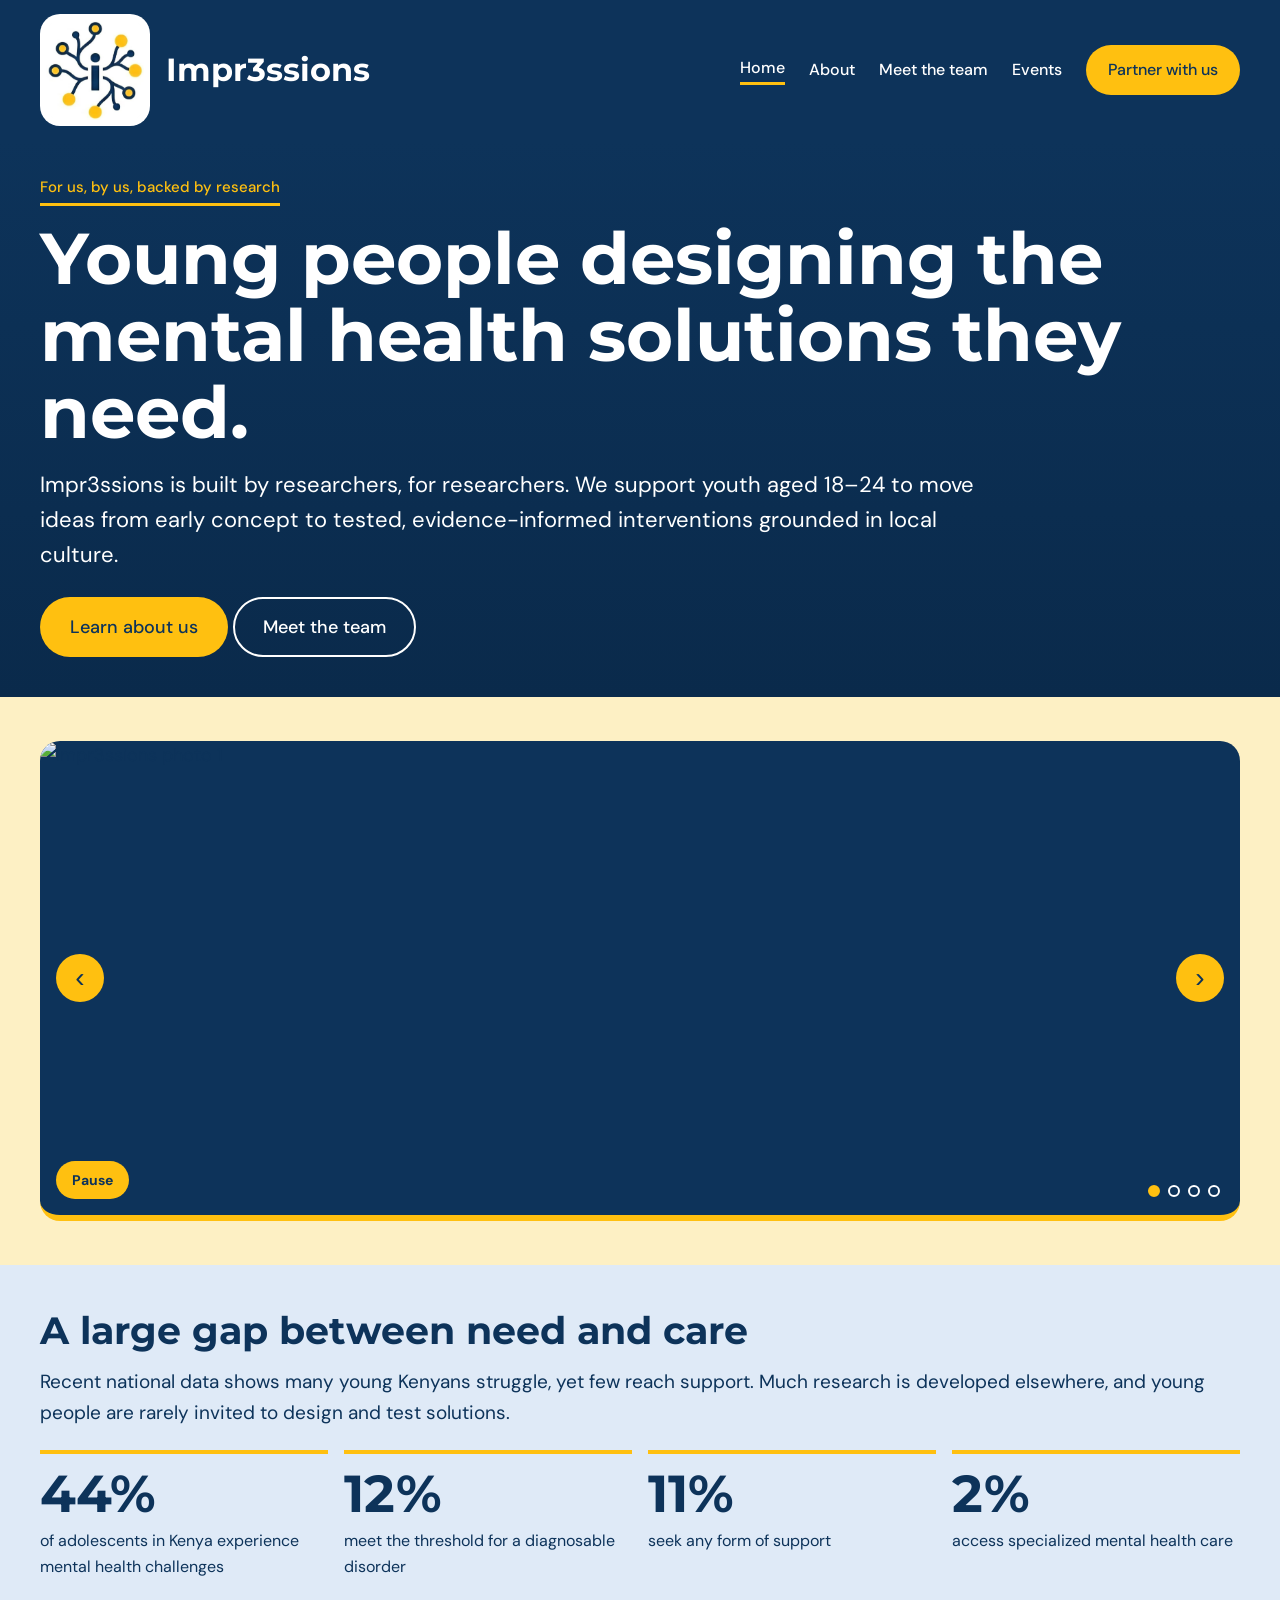
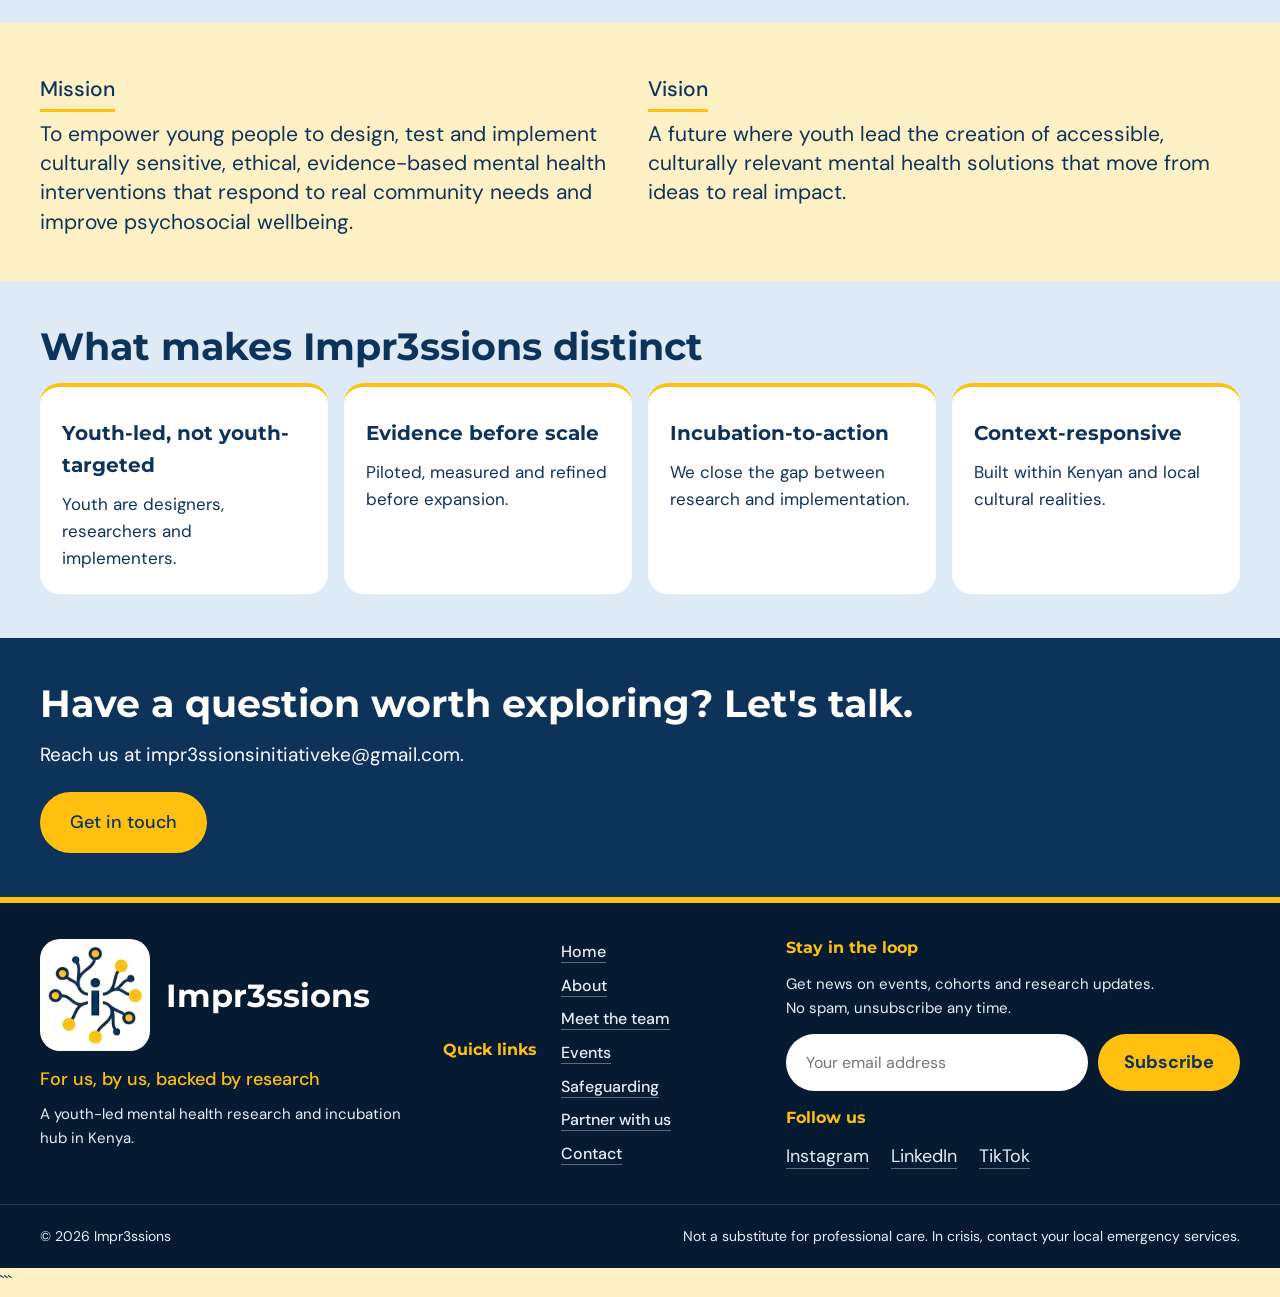
==== index.html @ 2834e70e "First version of the website" ====
<!DOCTYPE html>
<html lang="en">
<head>
    <meta charset="UTF-8">
    <meta name="viewport" content="width=device-width, initial-scale=1">

    <title>Impr3ssions | Youth-led Mental Health Research Hub</title>
    <meta name="description" content="Impr3ssions is a youth-led mental health research and incubation hub in Kenya, supporting young people to develop evidence-informed mental health solutions.">

    <meta name="theme-color" content="#123f35">

    <link rel="preconnect" href="https://fonts.googleapis.com">
    <link rel="preconnect" href="https://fonts.gstatic.com" crossorigin>

    <link
        href="https://fonts.googleapis.com/css2?family=Montserrat:wght@500;700&family=DM+Sans:wght@400;500&display=swap"
        rel="stylesheet"
    >

    
    <link rel="icon" type="image/jpeg" href="./impressionslogo.jpeg">
    <link rel="stylesheet" href="./Style.CSS">
</head>

<body>

<header>
    <div class="wrap">
        <a class="logo" href="./index.html">
            <span class="logo-mark" role="img" aria-label="Impr3ssions logo"></span>
            Impr3ssions
        </a>

        <nav aria-label="Main navigation">
            <a href="./index.html" class="on" aria-current="page">Home</a>
            <a href="./About.html">About</a>
            <a href="./Team.html">Meet the team</a>
            <a href="./Events.html">Events</a>
            <a class="pill" href="mailto:impr3ssionsinitiativeke@gmail.com">Partner with us</a>
        </nav>
    </div>
</header>

<main>

    <!-- Hero section -->
    <section class="hero">
        <div class="wrap">
            <p class="kicker">For us, by us, backed by research</p>

            <h1>Young people designing the mental health solutions they need.</h1>

            <p class="lead">
                Impr3ssions is built by researchers, for researchers. We support
                youth aged 18–24 to move ideas from early concept to tested,
                evidence-informed interventions grounded in local culture.
            </p>

            <a class="btn" href="./About.html">Learn about us</a>
            <a class="btn line" href="./Team.html">Meet the team</a>
        </div>
    </section>

    <!-- Photo gallery -->
    <section class="sec" id="gallery" aria-label="Photo gallery">
        <div class="wrap">

            <div
                class="slider"
                id="slider"
                role="region"
                aria-roledescription="carousel"
                aria-label="Impr3ssions photos"
            >
                <figure class="slide on">
                    <img
                        src="./images/Slide%201.jpeg"
                        alt="Impr3ssions photo 1"
                        loading="eager"
                    >
                </figure>

                <figure class="slide">
                    <img
                        src="./images/Slide%202.jpeg"
                        alt="Impr3ssions photo 2"
                        loading="lazy"
                    >
                </figure>

                <figure class="slide">
                    <img
                        src="./images/Slide%203.jpeg"
                        alt="Impr3ssions photo 3"
                        loading="lazy"
                    >
                </figure>

                <figure class="slide">
                    <img
                        src="./images/Slide%204.jpeg"
                        alt="Impr3ssions photo 4"
                        loading="lazy"
                    >
                </figure>

                <button class="sbtn prev" type="button" aria-label="Previous photo">
                    &#8249;
                </button>

                <button class="sbtn next" type="button" aria-label="Next photo">
                    &#8250;
                </button>

                <button class="pausebtn" type="button" aria-label="Pause slideshow">
                    Pause
                </button>

                <div class="dots" role="tablist" aria-label="Choose photo"></div>
            </div>

        </div>
    </section>

    <!-- The need -->
    <section class="sec white" id="gap">
        <div class="wrap">
            <h2>A large gap between need and care</h2>

            <p class="sub">
                Recent national data shows many young Kenyans struggle, yet few
                reach support. Much research is developed elsewhere, and young
                people are rarely invited to design and test solutions.
            </p>

            <div class="row">
                <div class="stat">
                    <b>44%</b>
                    <p>of adolescents in Kenya experience mental health challenges</p>
                </div>

                <div class="stat">
                    <b>12%</b>
                    <p>meet the threshold for a diagnosable disorder</p>
                </div>

                <div class="stat">
                    <b>11%</b>
                    <p>seek any form of support</p>
                </div>

                <div class="stat">
                    <b>2%</b>
                    <p>access specialized mental health care</p>
                </div>
            </div>
        </div>
    </section>

    <!-- Mission and vision -->
    <section class="sec" id="mission">
        <div class="wrap">
            <div class="row">
                <div class="mv">
                    <p class="kicker">Mission</p>
                    <p>
                        To empower young people to design, test and implement
                        culturally sensitive, ethical, evidence-based mental
                        health interventions that respond to real community
                        needs and improve psychosocial wellbeing.
                    </p>
                </div>

                <div class="mv">
                    <p class="kicker">Vision</p>
                    <p>
                        A future where youth lead the creation of accessible,
                        culturally relevant mental health solutions that move
                        from ideas to real impact.
                    </p>
                </div>
            </div>
        </div>
    </section>

    <!-- What makes us distinct -->
    <section class="sec white" id="distinct">
        <div class="wrap">
            <h2>What makes Impr3ssions distinct</h2>

            <div class="row">
                <div class="card">
                    <div class="num"></div>
                    <h3>Youth-led, not youth-targeted</h3>
                    <p>Youth are designers, researchers and implementers.</p>
                </div>

                <div class="card">
                    <div class="num"></div>
                    <h3>Evidence before scale</h3>
                    <p>Piloted, measured and refined before expansion.</p>
                </div>

                <div class="card">
                    <div class="num"></div>
                    <h3>Incubation-to-action</h3>
                    <p>We close the gap between research and implementation.</p>
                </div>

                <div class="card">
                    <div class="num"></div>
                    <h3>Context-responsive</h3>
                    <p>Built within Kenyan and local cultural realities.</p>
                </div>
            </div>
        </div>
    </section>

    <!-- Contact -->
    <section class="sec dark" id="join">
        <div class="wrap">
            <h2>Have a question worth exploring? Let's talk.</h2>

            <p class="sub">
                Reach us at impr3ssionsinitiativeke@gmail.com.
            </p>

            <a
                class="btn mint"
                href="https://mail.google.com/mail/?view=cm&amp;fs=1&amp;to=impr3ssionsinitiativeke@gmail.com&amp;su=Enquiry%20from%20the%20Impr3ssions%20website"
                target="_blank"
                rel="noopener noreferrer"
            >
                Get in touch
            </a>
        </div>
    </section>

</main>

<footer>
    <div class="wrap fgrid">

        <div class="fcol fbrand">
            <a class="logo flogo" href="./index.html">
                <span class="logo-mark" role="img" aria-label="Impr3ssions logo"></span>
                Impr3ssions
            </a>

            <p class="ftag">For us, by us, backed by research</p>

            <p class="fsmall">
                A youth-led mental health research and incubation hub in Kenya.
            </p>
        </div>

        <nav class="fcol" aria-label="Quick links">
            <h2>Quick links</h2>

            <ul>
                <li><a href="./index.html">Home</a></li>
                <li><a href="./About.html">About</a></li>
                <li><a href="./Team.html">Meet the team</a></li>
                <li><a href="./Events.html">Events</a></li>
                <li><a href="./About.html#ethics">Safeguarding</a></li>
                <li><a href="./About.html#partner">Partner with us</a></li>
                <li><a href="mailto:impr3ssionsinitiativeke@gmail.com">Contact</a></li>
            </ul>
        </nav>

        <div class="fcol fnews">
            <h2>Stay in the loop</h2>

            <p class="fsmall">
                Get news on events, cohorts and research updates. No spam,
                unsubscribe any time.
            </p>

            <form class="news" action="https://formspree.io/f/YOUR_FORM_ID" method="post">
                <label for="nl-email" class="sr">Email address</label>

                <input
                    id="nl-email"
                    type="email"
                    name="email"
                    placeholder="Your email address"
                    required
                    autocomplete="email"
                >

                <button type="submit">Subscribe</button>
            </form>

            <h2 class="fsoc">Follow us</h2>

            <ul class="socials">
                <li>
                    <a href="https://www.instagram.com/impr3ssions.initiative/"
                       target="_blank" rel="noopener noreferrer">Instagram</a>
                </li>

                <li>
                    <a href="https://www.linkedin.com/company/impr3ssions-initiative-ke"
                       target="_blank" rel="noopener noreferrer">LinkedIn</a>
                </li>

                <li>
                    <a href="https://www.tiktok.com/@impr3ssions.initiative"
                       target="_blank" rel="noopener noreferrer">TikTok</a>
                </li>
            </ul>
        </div>

    </div>

    <div class="fbar">
        <div class="wrap">
            <span>&copy; 2026 Impr3ssions</span>
            <span>Not a substitute for professional care. In crisis, contact your local emergency services.</span>
        </div>
    </div>
</footer>

<script>
(function () {
    const box = document.getElementById("slider");

    if (!box) return;

    const slides = Array.from(box.querySelectorAll(".slide"));
    const dots = box.querySelector(".dots");
    const pauseButton = box.querySelector(".pausebtn");
    const previousButton = box.querySelector(".prev");
    const nextButton = box.querySelector(".next");

    if (!slides.length || !dots || !pauseButton) return;

    let currentIndex = 0;
    let timer = null;
    let paused = false;
    const interval = 5000;

    slides.forEach(function (slide, index) {
        const button = document.createElement("button");

        button.type = "button";
        button.setAttribute("role", "tab");
        button.setAttribute("aria-label", "Photo " + (index + 1));

        button.addEventListener("click", function () {
            show(index);
            start();
        });

        dots.appendChild(button);
    });

    function show(index) {
        currentIndex = (index + slides.length) % slides.length;

        slides.forEach(function (slide, slideIndex) {
            const active = slideIndex === currentIndex;

            slide.classList.toggle("on", active);
            slide.setAttribute("aria-hidden", String(!active));
        });

        dots.querySelectorAll("button").forEach(function (button, buttonIndex) {
            button.setAttribute(
                "aria-selected",
                String(buttonIndex === currentIndex)
            );
        });
    }

    function stop() {
        if (timer !== null) {
            clearInterval(timer);
            timer = null;
        }
    }

    function start() {
        stop();

        if (!paused && slides.length > 1) {
            timer = setInterval(function () {
                show(currentIndex + 1);
            }, interval);
        }
    }

    previousButton.addEventListener("click", function () {
        show(currentIndex - 1);
        start();
    });

    nextButton.addEventListener("click", function () {
        show(currentIndex + 1);
        start();
    });

    pauseButton.addEventListener("click", function () {
        paused = !paused;

        pauseButton.textContent = paused ? "Play" : "Pause";
        pauseButton.setAttribute(
            "aria-label",
            paused ? "Play slideshow" : "Pause slideshow"
        );

        if (paused) {
            stop();
        } else {
            start();
        }
    });

    let touchStartX = null;

    box.addEventListener("touchstart", function (event) {
        touchStartX = event.touches[0].clientX;
    }, { passive: true });

    box.addEventListener("touchend", function (event) {
        if (touchStartX === null) return;

        const touchEndX = event.changedTouches[0].clientX;
        const distance = touchEndX - touchStartX;

        if (Math.abs(distance) > 40) {
            show(distance < 0 ? currentIndex + 1 : currentIndex - 1);
            start();
        }

        touchStartX = null;
    }, { passive: true });

    show(0);
    start();
})();
</script>

</body>
</html>
```
---- Style.CSS ----
/* Impr3ssions - shared styles. Brand colors from the logo: navy #0D335A, gold #FFC010. Change them in :root. */
:root{--navy:#0D335A;--gold:#FFC010;--accent:#0D335A;--ink:#0D335A;--mist:#F4F6FA;--white:#FFFFFF;--mint:#FFC010;--soft:#DCE5F0;--page:#FDF0C4;--tint:#DFEAF7}
*{box-sizing:border-box}
body{margin:0;background:var(--page);color:var(--ink);font-family:'DM Sans',sans-serif;font-size:18px;line-height:1.6}
h1,h2,h3,.logo{font-family:'Montserrat',sans-serif;margin:0}
a{color:inherit;text-decoration:none}
a:hover{opacity:.75}
a:focus-visible{outline:3px solid var(--accent);outline-offset:3px}
.wrap{max-width:1280px;margin:0 auto;padding:0 40px}
.sec{padding:44px 0}
.white{background:var(--tint)}.dark{background:var(--ink);color:var(--mist)}
header .wrap{display:flex;flex-wrap:wrap;gap:16px;align-items:center;justify-content:space-between;padding-top:14px;padding-bottom:14px}
.logo{font-weight:700;font-size:28px}.logo{display:flex;align-items:center;gap:12px}/* Crops the logo mark out of your impressionslogo file. If yours is .jpg/.jpeg/.webp, change the extension below. */
.logo-mark{flex:none;width:82px;height:84px;background:url('impressionslogo.jpeg') no-repeat;background-size:185px auto;background-position:-51px -15px}
nav{display:flex;flex-wrap:wrap;gap:24px;align-items:center;font-weight:500;font-size:16px}
nav a.on{border-bottom:3px solid var(--gold);padding-bottom:2px}
.pill{display:inline-block;background:var(--ink);color:var(--mist);padding:12px 22px;border-radius:999px;font-weight:500}
nav a.pill.on{border-bottom:0;padding-bottom:12px}
.btn{display:inline-block;background:var(--navy);color:#fff;padding:16px 30px;border-radius:999px;font-weight:500}
.btn.line{background:transparent;color:var(--ink);padding:14px 28px;border:2px solid var(--ink)}
.btn.mint{background:var(--gold);color:var(--navy)}.btn.gold{background:var(--gold);color:var(--navy)}
.kicker{font-weight:500;color:var(--navy);font-size:15px;margin:0;display:inline-block;border-bottom:3px solid var(--gold);padding-bottom:4px}.dark .kicker{color:var(--gold);border-color:var(--gold)}
.hero{padding:32px 0 40px}
.hero h1{font-weight:700;font-size:clamp(38px,5.8vw,72px);line-height:1.07;margin:14px 0 16px;max-width:1100px}
.hero p.lead{max-width:960px;margin:0 0 24px;font-size:22px}
h2{font-size:38px;line-height:1.15;margin-bottom:14px;max-width:none}
.sub{max-width:none;margin:0 0 22px;font-size:19px}
.row{display:flex;flex-wrap:wrap;gap:16px}
.card{flex:1 1 240px;background:var(--white);border-radius:20px;padding:22px}
.card.w{background:var(--white)}
.card h3{font-size:20px;margin:8px 0 10px}.card p{margin:0;font-size:17px}
.num{font-family:'Montserrat',sans-serif;font-weight:700;color:var(--accent);font-size:15px}
.stat{flex:1 1 200px;border-top:4px solid var(--gold);padding-top:14px}
.stat b{font-family:'Montserrat',sans-serif;font-size:52px;line-height:1;display:block}
.stat p{margin:8px 0 0;font-size:16px}
.mv{flex:1 1 380px}.mv p{font-size:21px;line-height:1.4;margin:8px 0 0}
.rule{flex:1 1 260px;border-top:4px solid var(--gold);padding-top:14px}
.photo{width:96px;height:96px;border-radius:999px;background:var(--soft);display:flex;align-items:center;justify-content:center;font-family:'Montserrat',sans-serif;font-weight:700;font-size:28px;color:var(--accent);overflow:hidden}
.photo img{width:100%;height:100%;object-fit:cover}
.role{color:var(--accent);font-weight:500;font-size:15px}
.event{flex:1 1 100%;display:flex;flex-wrap:wrap;gap:20px;align-items:center;background:var(--white);border-radius:20px;padding:18px 24px}
.event .date{font-family:'Montserrat',sans-serif;font-weight:700;color:var(--accent);flex:0 0 150px}
.event .body{flex:1 1 280px}.event h3{font-size:20px;margin:0 0 4px}.event p{margin:0;font-size:15px}
.event .pill{padding:10px 22px}

.card{border-top:4px solid var(--gold)}.card.w{border-top-color:var(--navy)}

/* Slideshow: add or remove <figure class="slide"> blocks in index.html */
.slider{position:relative;aspect-ratio:16/9;max-height:480px;width:100%;background:var(--navy);border-radius:20px;overflow:hidden;border-bottom:6px solid var(--gold)}
.slide{position:absolute;inset:0;margin:0;opacity:0;transition:opacity .8s ease;pointer-events:none}
.slide.on{opacity:1;pointer-events:auto}
.slide img{width:100%;height:100%;object-fit:cover;display:block}
.sbtn{position:absolute;top:50%;transform:translateY(-50%);width:48px;height:48px;border-radius:999px;border:0;background:var(--gold);color:var(--navy);font-size:28px;line-height:1;cursor:pointer}
.sbtn:hover{opacity:.85}.sbtn:focus-visible,.dots button:focus-visible{outline:3px solid #fff;outline-offset:3px}
.prev{left:16px}.next{right:16px}
.dots{position:absolute;right:20px;bottom:18px;display:flex;gap:8px}
.dots button{width:12px;height:12px;border-radius:999px;border:2px solid #fff;background:transparent;padding:0;cursor:pointer}
.dots button[aria-selected=true]{background:var(--gold);border-color:var(--gold)}
@media (max-width:600px){.slider{aspect-ratio:4/3}.sbtn{width:40px;height:40px}}
@media (prefers-reduced-motion:reduce){.slide{transition:none}}

/* Footer */
footer{background:#08243F;color:#E8EEF6;border-top:6px solid var(--gold);margin-top:0}
footer a:focus-visible,footer button:focus-visible,footer input:focus-visible{outline:3px solid var(--gold);outline-offset:3px}
.fgrid{display:flex;flex-wrap:wrap;gap:28px;padding-top:36px;padding-bottom:30px}
.fcol{flex:1 1 220px}.fbrand{flex:1.2 1 260px}.fnews{flex:1.4 1 320px}
footer h2{font-size:16px;color:var(--gold);margin:0 0 14px}
footer ul{list-style:none;margin:0;padding:0}footer li{margin:0 0 8px}
.flogo{color:#fff}.ftag{color:var(--gold);font-weight:500;margin:14px 0 8px}
.fsmall{font-size:15px;margin:0 0 14px;max-width:380px}
.news{display:flex;flex-wrap:wrap;gap:10px;margin-bottom:18px}
.news input{flex:1 1 200px;padding:14px 18px;border-radius:999px;border:2px solid transparent;font:inherit;font-size:16px;color:var(--navy)}
.news button{padding:14px 26px;border-radius:999px;border:0;background:var(--gold);color:var(--navy);font:inherit;font-weight:700;cursor:pointer}
.news button:hover{opacity:.85}
.socials{display:flex;flex-wrap:wrap;gap:10px 22px}.socials li{margin:0}
.socials a,footer li a{border-bottom:1px solid rgba(255,255,255,.35)}
.sr{position:absolute;width:1px;height:1px;overflow:hidden;clip:rect(0 0 0 0)}
.fbar{border-top:1px solid rgba(255,255,255,.15);font-size:14px}
.fbar .wrap{display:flex;flex-wrap:wrap;gap:12px;justify-content:space-between;padding-top:20px;padding-bottom:20px}

@media (max-width:600px){.wrap{padding:0 20px}.sec{padding:32px 0}.hero{padding:20px 0 28px}}

.hero{background:linear-gradient(180deg,var(--page),#FBE39A)}
@media (max-width:600px){.wrap{padding:0 20px}}

@media (max-width:600px){.logo{font-size:22px}.logo-mark{width:62px;height:64px;background-size:141px auto;background-position:-39px -12px}}

/* ===== Mixed theme: navy header, hero, call-to-action and footer; light reading sections ===== */
:root{--page:#FDF0C4;--tint:#DFEAF7;--deep:#061B31}
body{background:var(--page);color:var(--navy)}
a:focus-visible{outline-color:var(--navy)}
header a:focus-visible,.hero a:focus-visible,.dark a:focus-visible{outline-color:var(--gold)}
header{background:var(--navy);color:#fff}
.hero{background:linear-gradient(180deg,var(--navy),#0A2A4B);color:#fff}
.dark{background:var(--navy);color:#fff}
.white{background:var(--tint)}
.kicker{color:var(--navy);border-color:var(--gold)}
.hero .kicker,.dark .kicker{color:var(--gold)}
.pill{background:var(--gold);color:var(--navy)}
.btn{background:var(--navy);color:#fff}
.btn.line{background:transparent;color:var(--navy);border:2px solid var(--navy)}
.hero .btn,.dark .btn{background:var(--gold);color:var(--navy)}
.hero .btn.line{background:transparent;color:#fff;border:2px solid #fff}
.card,.card.w{background:#fff;color:var(--navy);border-top-color:var(--gold)}
.num,.role,.event .date{color:var(--navy)}
.event{background:#fff}
.photo{background:var(--soft);color:var(--navy)}
.slider{background:var(--navy)}
footer{background:var(--deep)}
/* the logo file has a white background, so it sits on a white badge */
.logo-mark{background-color:#fff;border-radius:14px;box-shadow:0 0 0 6px #fff;margin:6px 10px 6px 6px}

/* Team cards with photos */
.member{flex:1 1 calc(25% - 12px);min-width:220px;padding:14px 14px 22px}
.mphoto{aspect-ratio:1/1;border-radius:14px;overflow:hidden;background:var(--soft);margin-bottom:14px}
.mphoto img{width:100%;height:100%;object-fit:cover;object-position:center top;display:block}
.member h3{margin-top:0}

/* Team grid */
.team-grid{display:grid;grid-template-columns:repeat(4,minmax(0,1fr));gap:16px;align-items:stretch}
.team-grid .member{flex:none;min-width:0;width:auto;display:flex;flex-direction:column;padding:14px 14px 22px}
.team-grid .mphoto{position:relative;width:100%;aspect-ratio:1/1;flex:none}
.team-grid .mphoto img{position:absolute;inset:0;width:100%;height:100%;object-fit:cover;object-position:center top}
@media (max-width:1000px){.team-grid{grid-template-columns:repeat(2,minmax(0,1fr))}}
@media (max-width:520px){.team-grid{grid-template-columns:1fr}}

/* Larger logo */
.logo{font-size:32px}
.logo-mark{width:98px;height:100px;background-size:221px auto;background-position:-60px -18px}
@media (max-width:600px){.logo{font-size:24px}.logo-mark{width:70px;height:72px;background-size:159px auto;background-position:-43px -13px}}


.slide{transition:opacity 1.2s ease-in-out}
.slide.on{z-index:1}
.sbtn,.dots,.pausebtn{z-index:3}
.pausebtn{position:absolute;left:16px;bottom:16px;border:0;border-radius:999px;background:var(--gold);color:var(--navy);font:inherit;font-weight:700;font-size:14px;padding:8px 16px;cursor:pointer}
.pausebtn:hover{opacity:.85}
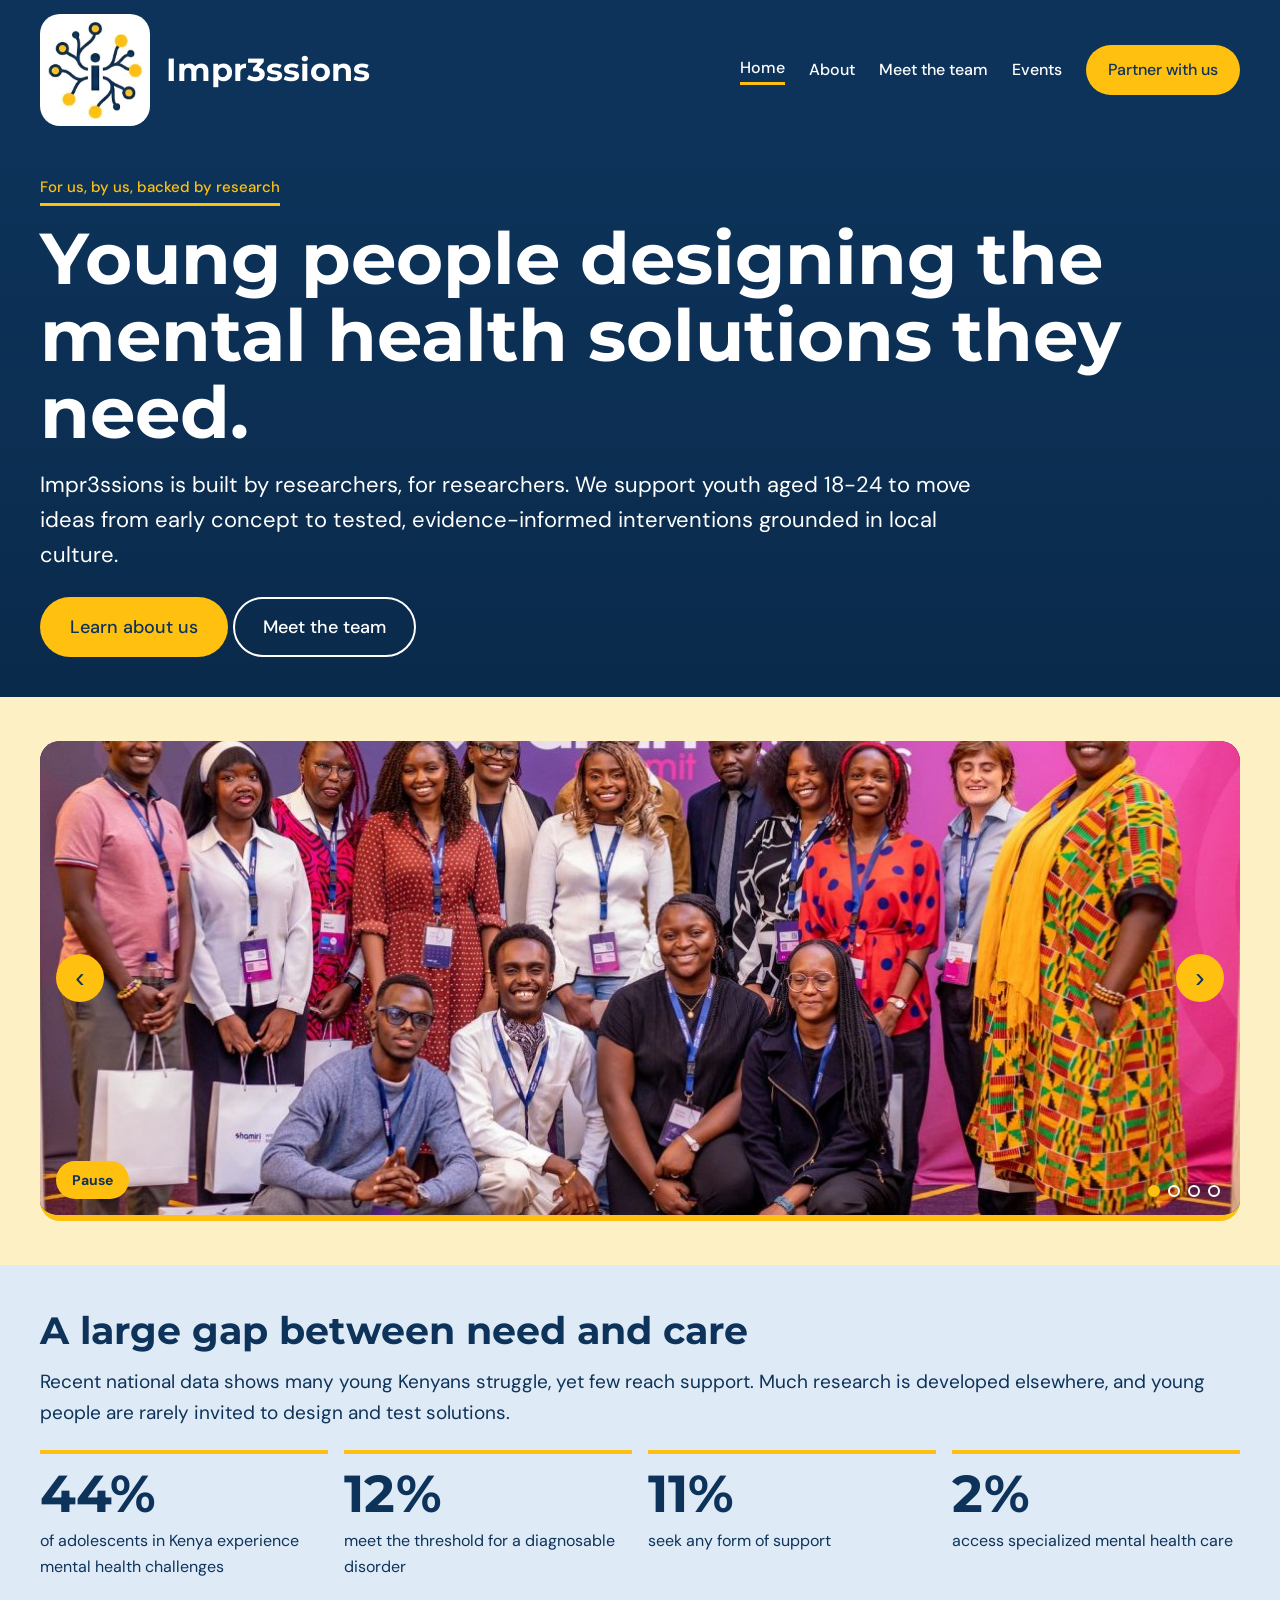
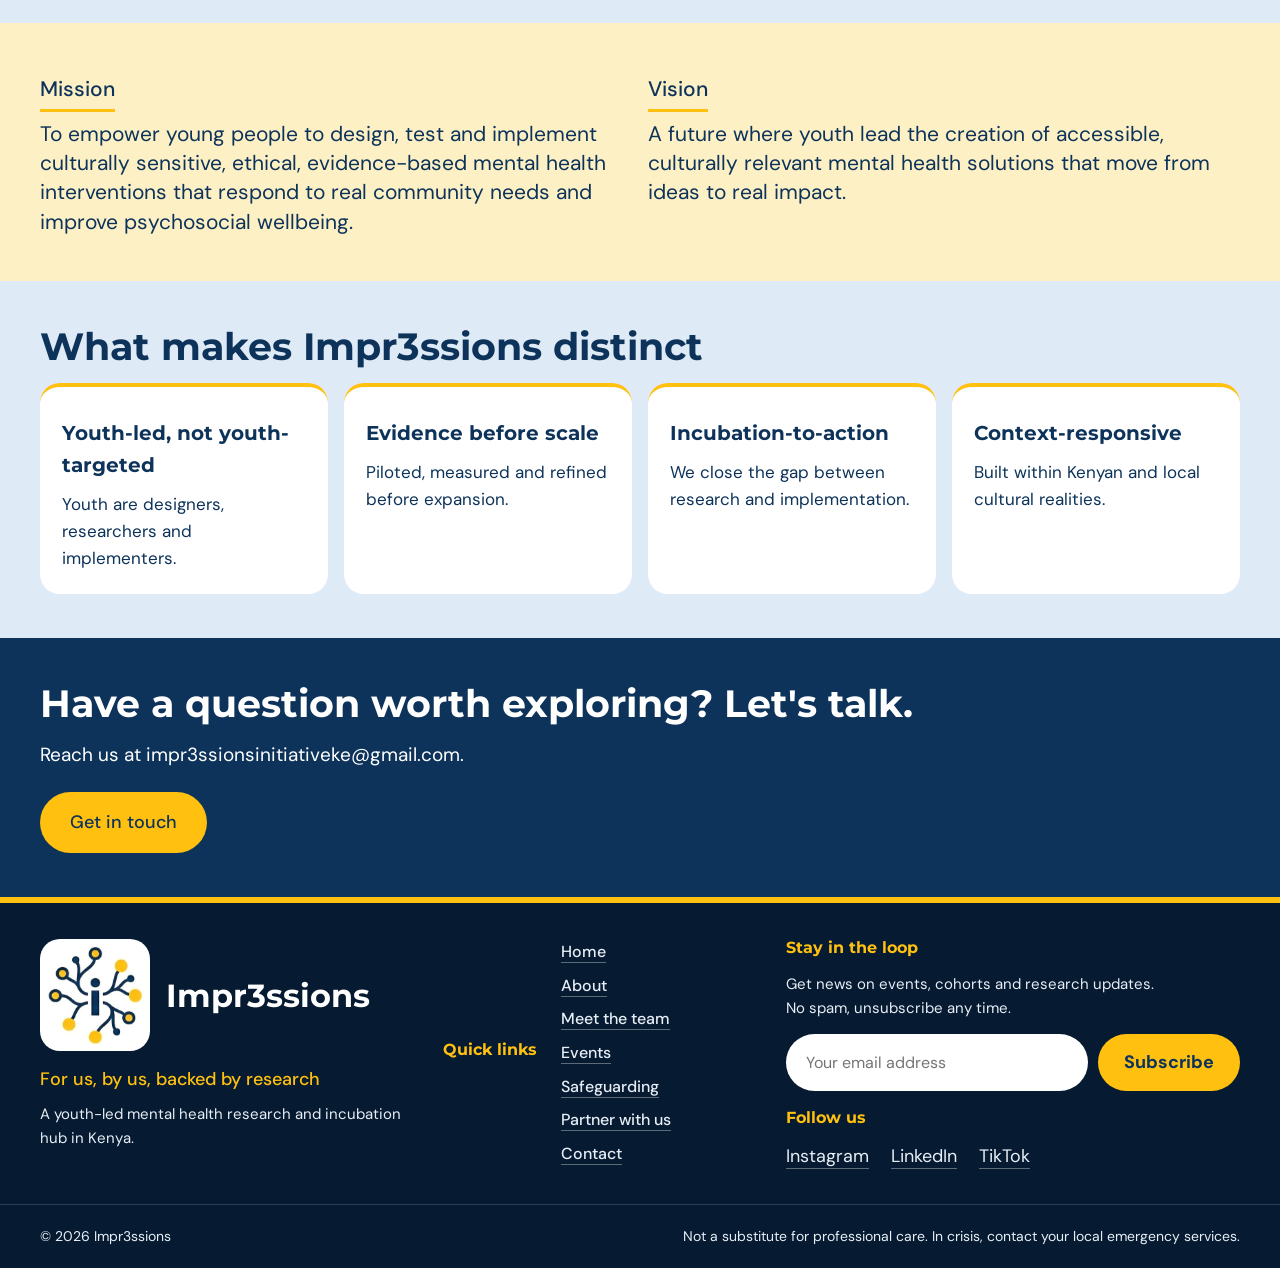
==== commit 87f5dc68: "rewrote the pages with the broken links" ====
--- a/index.html
+++ b/index.html
@@ -1,447 +1,81 @@
-
-<!DOCTYPE html>
+<!doctype html>
 <html lang="en">
 <head>
-    <meta charset="UTF-8">
-    <meta name="viewport" content="width=device-width, initial-scale=1">
-
-    <title>Impr3ssions | Youth-led Mental Health Research Hub</title>
-    <meta name="description" content="Impr3ssions is a youth-led mental health research and incubation hub in Kenya, supporting young people to develop evidence-informed mental health solutions.">
-
-    <meta name="theme-color" content="#123f35">
-
-    <link rel="preconnect" href="https://fonts.googleapis.com">
-    <link rel="preconnect" href="https://fonts.gstatic.com" crossorigin>
-
-    <link
-        href="https://fonts.googleapis.com/css2?family=Montserrat:wght@500;700&family=DM+Sans:wght@400;500&display=swap"
-        rel="stylesheet"
-    >
-
-    
-    <link rel="icon" type="image/jpeg" href="./impressionslogo.jpeg">
-    <link rel="stylesheet" href="./Style.CSS">
+<meta charset="utf-8">
+<meta name="viewport" content="width=device-width, initial-scale=1">
+<title>Impr3ssions | Youth-led mental health research hub</title>
+<meta name="description" content="Youth-led mental health research and incubation hub in Kenya.">
+<meta name="theme-color" content="#0D335A">
+<link rel="preconnect" href="https://fonts.googleapis.com">
+<link rel="preconnect" href="https://fonts.gstatic.com" crossorigin>
+<link rel="stylesheet" href="https://fonts.googleapis.com/css2?family=Montserrat:wght@500;700&family=DM+Sans:wght@400;500&display=swap">
+<link rel="icon" type="image/jpeg" href="impressionslogo.jpeg">
+<link rel="stylesheet" href="style.css">
 </head>
-
 <body>
-
-<header>
-    <div class="wrap">
-        <a class="logo" href="./index.html">
-            <span class="logo-mark" role="img" aria-label="Impr3ssions logo"></span>
-            Impr3ssions
-        </a>
-
-        <nav aria-label="Main navigation">
-            <a href="./index.html" class="on" aria-current="page">Home</a>
-            <a href="./About.html">About</a>
-            <a href="./Team.html">Meet the team</a>
-            <a href="./Events.html">Events</a>
-            <a class="pill" href="mailto:impr3ssionsinitiativeke@gmail.com">Partner with us</a>
-        </nav>
-    </div>
-</header>
-
+<header><div class="wrap"><a class="logo" href="index.html"><span class="logo-mark" role="img" aria-label="Impr3ssions logo"></span>Impr3ssions</a><nav aria-label="Main"><a href="index.html" class=on aria-current=page>Home</a><a href="about.html">About</a><a href="team.html">Meet the team</a><a href="events.html">Events</a><a class="pill" href="mailto:impr3ssionsinitiativeke@gmail.com">Partner with us</a></nav></div></header>
 <main>
-
-    <!-- Hero section -->
-    <section class="hero">
-        <div class="wrap">
-            <p class="kicker">For us, by us, backed by research</p>
-
-            <h1>Young people designing the mental health solutions they need.</h1>
-
-            <p class="lead">
-                Impr3ssions is built by researchers, for researchers. We support
-                youth aged 18–24 to move ideas from early concept to tested,
-                evidence-informed interventions grounded in local culture.
-            </p>
-
-            <a class="btn" href="./About.html">Learn about us</a>
-            <a class="btn line" href="./Team.html">Meet the team</a>
-        </div>
-    </section>
-
-    <!-- Photo gallery -->
-    <section class="sec" id="gallery" aria-label="Photo gallery">
-        <div class="wrap">
-
-            <div
-                class="slider"
-                id="slider"
-                role="region"
-                aria-roledescription="carousel"
-                aria-label="Impr3ssions photos"
-            >
-                <figure class="slide on">
-                    <img
-                        src="./images/Slide%201.jpeg"
-                        alt="Impr3ssions photo 1"
-                        loading="eager"
-                    >
-                </figure>
-
-                <figure class="slide">
-                    <img
-                        src="./images/Slide%202.jpeg"
-                        alt="Impr3ssions photo 2"
-                        loading="lazy"
-                    >
-                </figure>
-
-                <figure class="slide">
-                    <img
-                        src="./images/Slide%203.jpeg"
-                        alt="Impr3ssions photo 3"
-                        loading="lazy"
-                    >
-                </figure>
-
-                <figure class="slide">
-                    <img
-                        src="./images/Slide%204.jpeg"
-                        alt="Impr3ssions photo 4"
-                        loading="lazy"
-                    >
-                </figure>
-
-                <button class="sbtn prev" type="button" aria-label="Previous photo">
-                    &#8249;
-                </button>
-
-                <button class="sbtn next" type="button" aria-label="Next photo">
-                    &#8250;
-                </button>
-
-                <button class="pausebtn" type="button" aria-label="Pause slideshow">
-                    Pause
-                </button>
-
-                <div class="dots" role="tablist" aria-label="Choose photo"></div>
-            </div>
-
-        </div>
-    </section>
-
-    <!-- The need -->
-    <section class="sec white" id="gap">
-        <div class="wrap">
-            <h2>A large gap between need and care</h2>
-
-            <p class="sub">
-                Recent national data shows many young Kenyans struggle, yet few
-                reach support. Much research is developed elsewhere, and young
-                people are rarely invited to design and test solutions.
-            </p>
-
-            <div class="row">
-                <div class="stat">
-                    <b>44%</b>
-                    <p>of adolescents in Kenya experience mental health challenges</p>
-                </div>
-
-                <div class="stat">
-                    <b>12%</b>
-                    <p>meet the threshold for a diagnosable disorder</p>
-                </div>
-
-                <div class="stat">
-                    <b>11%</b>
-                    <p>seek any form of support</p>
-                </div>
-
-                <div class="stat">
-                    <b>2%</b>
-                    <p>access specialized mental health care</p>
-                </div>
-            </div>
-        </div>
-    </section>
-
-    <!-- Mission and vision -->
-    <section class="sec" id="mission">
-        <div class="wrap">
-            <div class="row">
-                <div class="mv">
-                    <p class="kicker">Mission</p>
-                    <p>
-                        To empower young people to design, test and implement
-                        culturally sensitive, ethical, evidence-based mental
-                        health interventions that respond to real community
-                        needs and improve psychosocial wellbeing.
-                    </p>
-                </div>
-
-                <div class="mv">
-                    <p class="kicker">Vision</p>
-                    <p>
-                        A future where youth lead the creation of accessible,
-                        culturally relevant mental health solutions that move
-                        from ideas to real impact.
-                    </p>
-                </div>
-            </div>
-        </div>
-    </section>
-
-    <!-- What makes us distinct -->
-    <section class="sec white" id="distinct">
-        <div class="wrap">
-            <h2>What makes Impr3ssions distinct</h2>
-
-            <div class="row">
-                <div class="card">
-                    <div class="num"></div>
-                    <h3>Youth-led, not youth-targeted</h3>
-                    <p>Youth are designers, researchers and implementers.</p>
-                </div>
-
-                <div class="card">
-                    <div class="num"></div>
-                    <h3>Evidence before scale</h3>
-                    <p>Piloted, measured and refined before expansion.</p>
-                </div>
-
-                <div class="card">
-                    <div class="num"></div>
-                    <h3>Incubation-to-action</h3>
-                    <p>We close the gap between research and implementation.</p>
-                </div>
-
-                <div class="card">
-                    <div class="num"></div>
-                    <h3>Context-responsive</h3>
-                    <p>Built within Kenyan and local cultural realities.</p>
-                </div>
-            </div>
-        </div>
-    </section>
-
-    <!-- Contact -->
-    <section class="sec dark" id="join">
-        <div class="wrap">
-            <h2>Have a question worth exploring? Let's talk.</h2>
-
-            <p class="sub">
-                Reach us at impr3ssionsinitiativeke@gmail.com.
-            </p>
-
-            <a
-                class="btn mint"
-                href="https://mail.google.com/mail/?view=cm&amp;fs=1&amp;to=impr3ssionsinitiativeke@gmail.com&amp;su=Enquiry%20from%20the%20Impr3ssions%20website"
-                target="_blank"
-                rel="noopener noreferrer"
-            >
-                Get in touch
-            </a>
-        </div>
-    </section>
-
+<section class="hero"><div class="wrap"><p class="kicker">For us, by us, backed by research</p><h1>Young people designing the mental health solutions they need.</h1><p class="lead">Impr3ssions is built by researchers, for researchers. We support youth aged 18-24 to move ideas from early concept to tested, evidence-informed interventions grounded in local culture.</p><a class="btn" href="about.html">Learn about us</a> <a class="btn line" href="team.html">Meet the team</a></div></section>
+<section class="sec" id="gallery" aria-label="Photo gallery"><div class="wrap">
+<div class="slider" id="slider" role="region" aria-roledescription="carousel" aria-label="Impr3ssions photos">
+<figure class="slide on"><img src="images/Slide%201.jpeg" alt="Impr3ssions photo 1" loading="eager" onerror="this.style.display='none'"></figure>
+<figure class="slide"><img src="images/Slide%202.jpeg" alt="Impr3ssions photo 2" loading="eager" onerror="this.style.display='none'"></figure>
+<figure class="slide"><img src="images/Slide%203.jpeg" alt="Impr3ssions photo 3" loading="eager" onerror="this.style.display='none'"></figure>
+<figure class="slide"><img src="images/Slide%204.jpeg" alt="Impr3ssions photo 4" loading="eager" onerror="this.style.display='none'"></figure>
+<button class="sbtn prev" type="button" aria-label="Previous photo">&#8249;</button>
+<button class="sbtn next" type="button" aria-label="Next photo">&#8250;</button>
+<button class="pausebtn" type="button" aria-label="Pause slideshow">Pause</button>
+<div class="dots" role="tablist" aria-label="Choose photo"></div>
+</div>
+</div></section>
+<section class="sec white" id="gap"><div class="wrap">
+<h2>A large gap between need and care</h2><p class="sub">Recent national data shows many young Kenyans struggle, yet few reach support. Much research is developed elsewhere, and young people are rarely invited to design and test solutions.</p><div class="row"><div class="stat"><b>44%</b><p>of adolescents in Kenya experience mental health challenges</p></div><div class="stat"><b>12%</b><p>meet the threshold for a diagnosable disorder</p></div><div class="stat"><b>11%</b><p>seek any form of support</p></div><div class="stat"><b>2%</b><p>access specialized mental health care</p></div></div>
+</div></section>
+<section class="sec " id="mission"><div class="wrap">
+<div class="row"><div class="mv"><p class="kicker">Mission</p><p>To empower young people to design, test and implement culturally sensitive, ethical, evidence-based mental health interventions that respond to real community needs and improve psychosocial wellbeing.</p></div><div class="mv"><p class="kicker">Vision</p><p>A future where youth lead the creation of accessible, culturally relevant mental health solutions that move from ideas to real impact.</p></div></div>
+</div></section>
+<section class="sec white" id="distinct"><div class="wrap">
+<h2>What makes Impr3ssions distinct</h2><div class="row"><div class="card "><div class="num"></div><h3>Youth-led, not youth-targeted</h3><p>Youth are designers, researchers and implementers.</p></div><div class="card "><div class="num"></div><h3>Evidence before scale</h3><p>Piloted, measured and refined before expansion.</p></div><div class="card "><div class="num"></div><h3>Incubation-to-action</h3><p>We close the gap between research and implementation.</p></div><div class="card "><div class="num"></div><h3>Context-responsive</h3><p>Built within Kenyan and local cultural realities.</p></div></div>
+</div></section>
+<section class="sec dark" id="join"><div class="wrap">
+<h2>Have a question worth exploring? Let's talk.</h2><p class="sub">Reach us at impr3ssionsinitiativeke@gmail.com.</p><a class="btn mint" href="https://mail.google.com/mail/?view=cm&amp;fs=1&amp;to=impr3ssionsinitiativeke@gmail.com&amp;su=Enquiry%20from%20the%20Impr3ssions%20website" target="_blank" rel="noopener">Get in touch</a>
+</div></section>
 </main>
-
 <footer>
-    <div class="wrap fgrid">
-
-        <div class="fcol fbrand">
-            <a class="logo flogo" href="./index.html">
-                <span class="logo-mark" role="img" aria-label="Impr3ssions logo"></span>
-                Impr3ssions
-            </a>
-
-            <p class="ftag">For us, by us, backed by research</p>
-
-            <p class="fsmall">
-                A youth-led mental health research and incubation hub in Kenya.
-            </p>
-        </div>
-
-        <nav class="fcol" aria-label="Quick links">
-            <h2>Quick links</h2>
-
-            <ul>
-                <li><a href="./index.html">Home</a></li>
-                <li><a href="./About.html">About</a></li>
-                <li><a href="./Team.html">Meet the team</a></li>
-                <li><a href="./Events.html">Events</a></li>
-                <li><a href="./About.html#ethics">Safeguarding</a></li>
-                <li><a href="./About.html#partner">Partner with us</a></li>
-                <li><a href="mailto:impr3ssionsinitiativeke@gmail.com">Contact</a></li>
-            </ul>
-        </nav>
-
-        <div class="fcol fnews">
-            <h2>Stay in the loop</h2>
-
-            <p class="fsmall">
-                Get news on events, cohorts and research updates. No spam,
-                unsubscribe any time.
-            </p>
-
-            <form class="news" action="https://formspree.io/f/YOUR_FORM_ID" method="post">
-                <label for="nl-email" class="sr">Email address</label>
-
-                <input
-                    id="nl-email"
-                    type="email"
-                    name="email"
-                    placeholder="Your email address"
-                    required
-                    autocomplete="email"
-                >
-
-                <button type="submit">Subscribe</button>
-            </form>
-
-            <h2 class="fsoc">Follow us</h2>
-
-            <ul class="socials">
-                <li>
-                    <a href="https://www.instagram.com/impr3ssions.initiative/"
-                       target="_blank" rel="noopener noreferrer">Instagram</a>
-                </li>
-
-                <li>
-                    <a href="https://www.linkedin.com/company/impr3ssions-initiative-ke"
-                       target="_blank" rel="noopener noreferrer">LinkedIn</a>
-                </li>
-
-                <li>
-                    <a href="https://www.tiktok.com/@impr3ssions.initiative"
-                       target="_blank" rel="noopener noreferrer">TikTok</a>
-                </li>
-            </ul>
-        </div>
-
-    </div>
-
-    <div class="fbar">
-        <div class="wrap">
-            <span>&copy; 2026 Impr3ssions</span>
-            <span>Not a substitute for professional care. In crisis, contact your local emergency services.</span>
-        </div>
-    </div>
+<div class="wrap fgrid">
+<div class="fcol fbrand"><a class="logo flogo" href="index.html"><span class="logo-mark" role="img" aria-label="Impr3ssions logo"></span>Impr3ssions</a>
+<p class="ftag">For us, by us, backed by research</p>
+<p class="fsmall">A youth-led mental health research and incubation hub in Kenya.</p></div>
+<nav class="fcol" aria-label="Quick links"><h2>Quick links</h2><ul>
+<li><a href="index.html">Home</a></li><li><a href="about.html">About</a></li><li><a href="team.html">Meet the team</a></li><li><a href="events.html">Events</a></li><li><a href="about.html#ethics">Safeguarding</a></li><li><a href="about.html#partner">Partner with us</a></li><li><a href="mailto:impr3ssionsinitiativeke@gmail.com">Contact</a></li></ul></nav>
+<div class="fcol fnews"><h2>Stay in the loop</h2>
+<p class="fsmall">Get news on events, cohorts and research updates. No spam, unsubscribe any time.</p>
+<form class="news" action="https://formspree.io/f/YOUR_FORM_ID" method="post">
+<label for="nl-email" class="sr">Email address</label>
+<input id="nl-email" type="email" name="email" placeholder="Your email address" required autocomplete="email">
+<button type="submit">Subscribe</button></form>
+<h2 class="fsoc">Follow us</h2>
+<ul class="socials"><li><a href="https://www.instagram.com/impr3ssions.initiative/" target="_blank" rel="noopener">Instagram</a></li><li><a href="https://www.linkedin.com/company/impr3ssions-initiative-ke" target="_blank" rel="noopener">LinkedIn</a></li><li><a href="https://www.tiktok.com/@impr3ssions.initiative" target="_blank" rel="noopener">TikTok</a></li></ul></div>
+</div>
+<div class="fbar"><div class="wrap"><span>&copy; 2026 Impr3ssions</span><span>Not a substitute for professional care. In crisis, contact your local emergency services.</span></div></div>
 </footer>
-
 <script>
-(function () {
-    const box = document.getElementById("slider");
-
-    if (!box) return;
-
-    const slides = Array.from(box.querySelectorAll(".slide"));
-    const dots = box.querySelector(".dots");
-    const pauseButton = box.querySelector(".pausebtn");
-    const previousButton = box.querySelector(".prev");
-    const nextButton = box.querySelector(".next");
-
-    if (!slides.length || !dots || !pauseButton) return;
-
-    let currentIndex = 0;
-    let timer = null;
-    let paused = false;
-    const interval = 5000;
-
-    slides.forEach(function (slide, index) {
-        const button = document.createElement("button");
-
-        button.type = "button";
-        button.setAttribute("role", "tab");
-        button.setAttribute("aria-label", "Photo " + (index + 1));
-
-        button.addEventListener("click", function () {
-            show(index);
-            start();
-        });
-
-        dots.appendChild(button);
-    });
-
-    function show(index) {
-        currentIndex = (index + slides.length) % slides.length;
-
-        slides.forEach(function (slide, slideIndex) {
-            const active = slideIndex === currentIndex;
-
-            slide.classList.toggle("on", active);
-            slide.setAttribute("aria-hidden", String(!active));
-        });
-
-        dots.querySelectorAll("button").forEach(function (button, buttonIndex) {
-            button.setAttribute(
-                "aria-selected",
-                String(buttonIndex === currentIndex)
-            );
-        });
-    }
-
-    function stop() {
-        if (timer !== null) {
-            clearInterval(timer);
-            timer = null;
-        }
-    }
-
-    function start() {
-        stop();
-
-        if (!paused && slides.length > 1) {
-            timer = setInterval(function () {
-                show(currentIndex + 1);
-            }, interval);
-        }
-    }
-
-    previousButton.addEventListener("click", function () {
-        show(currentIndex - 1);
-        start();
-    });
-
-    nextButton.addEventListener("click", function () {
-        show(currentIndex + 1);
-        start();
-    });
-
-    pauseButton.addEventListener("click", function () {
-        paused = !paused;
-
-        pauseButton.textContent = paused ? "Play" : "Pause";
-        pauseButton.setAttribute(
-            "aria-label",
-            paused ? "Play slideshow" : "Pause slideshow"
-        );
-
-        if (paused) {
-            stop();
-        } else {
-            start();
-        }
-    });
-
-    let touchStartX = null;
-
-    box.addEventListener("touchstart", function (event) {
-        touchStartX = event.touches[0].clientX;
-    }, { passive: true });
-
-    box.addEventListener("touchend", function (event) {
-        if (touchStartX === null) return;
-
-        const touchEndX = event.changedTouches[0].clientX;
-        const distance = touchEndX - touchStartX;
-
-        if (Math.abs(distance) > 40) {
-            show(distance < 0 ? currentIndex + 1 : currentIndex - 1);
-            start();
-        }
-
-        touchStartX = null;
-    }, { passive: true });
-
-    show(0);
-    start();
+(function(){
+var box=document.getElementById("slider");if(!box)return;
+var slides=box.querySelectorAll(".slide"),dots=box.querySelector(".dots"),pb=box.querySelector(".pausebtn"),i=0,timer=null,paused=false,SECONDS=5;
+slides.forEach(function(s,n){var b=document.createElement("button");b.type="button";b.setAttribute("role","tab");b.setAttribute("aria-label","Photo "+(n+1));b.addEventListener("click",function(){show(n);restart()});dots.appendChild(b)});
+function show(n){i=(n+slides.length)%slides.length;slides.forEach(function(s,k){s.classList.toggle("on",k===i);s.setAttribute("aria-hidden",k!==i)});
+dots.querySelectorAll("button").forEach(function(b,k){b.setAttribute("aria-selected",k===i)})}
+function start(){stop();if(!paused&&slides.length>1)timer=setInterval(function(){show(i+1)},SECONDS*1000)}
+function stop(){if(timer){clearInterval(timer);timer=null}}
+function restart(){start()}
+box.querySelector(".prev").addEventListener("click",function(){show(i-1);restart()});
+box.querySelector(".next").addEventListener("click",function(){show(i+1);restart()});
+pb.addEventListener("click",function(){paused=!paused;pb.textContent=paused?"Play":"Pause";pb.setAttribute("aria-label",paused?"Play slideshow":"Pause slideshow");paused?stop():start()});
+var x=null;box.addEventListener("touchstart",function(e){x=e.touches[0].clientX},{passive:true});
+box.addEventListener("touchend",function(e){if(x===null)return;var d=e.changedTouches[0].clientX-x;if(Math.abs(d)>40){show(d<0?i+1:i-1);restart()}x=null});
+show(0);start();
 })();
 </script>
-
 </body>
-</html>
-```+</html>
--- a/style.css
+++ b/style.css
@@ -0,0 +1,137 @@
+/* Impr3ssions - shared styles. Brand colors from the logo: navy #0D335A, gold #FFC010. Change them in :root. */
+:root{--navy:#0D335A;--gold:#FFC010;--accent:#0D335A;--ink:#0D335A;--mist:#F4F6FA;--white:#FFFFFF;--mint:#FFC010;--soft:#DCE5F0;--page:#FDF0C4;--tint:#DFEAF7}
+*{box-sizing:border-box}
+body{margin:0;background:var(--page);color:var(--ink);font-family:'DM Sans',sans-serif;font-size:18px;line-height:1.6}
+h1,h2,h3,.logo{font-family:'Montserrat',sans-serif;margin:0}
+a{color:inherit;text-decoration:none}
+a:hover{opacity:.75}
+a:focus-visible{outline:3px solid var(--accent);outline-offset:3px}
+.wrap{max-width:1280px;margin:0 auto;padding:0 40px}
+.sec{padding:44px 0}
+.white{background:var(--tint)}.dark{background:var(--ink);color:var(--mist)}
+header .wrap{display:flex;flex-wrap:wrap;gap:16px;align-items:center;justify-content:space-between;padding-top:14px;padding-bottom:14px}
+.logo{font-weight:700;font-size:28px}.logo{display:flex;align-items:center;gap:12px}/* Crops the logo mark out of your impressionslogo file. If yours is .jpg/.jpeg/.webp, change the extension below. */
+.logo-mark{flex:none;width:82px;height:84px;background:url('impressionslogo.jpeg') no-repeat;background-size:185px auto;background-position:-51px -15px}
+nav{display:flex;flex-wrap:wrap;gap:24px;align-items:center;font-weight:500;font-size:16px}
+nav a.on{border-bottom:3px solid var(--gold);padding-bottom:2px}
+.pill{display:inline-block;background:var(--ink);color:var(--mist);padding:12px 22px;border-radius:999px;font-weight:500}
+nav a.pill.on{border-bottom:0;padding-bottom:12px}
+.btn{display:inline-block;background:var(--navy);color:#fff;padding:16px 30px;border-radius:999px;font-weight:500}
+.btn.line{background:transparent;color:var(--ink);padding:14px 28px;border:2px solid var(--ink)}
+.btn.mint{background:var(--gold);color:var(--navy)}.btn.gold{background:var(--gold);color:var(--navy)}
+.kicker{font-weight:500;color:var(--navy);font-size:15px;margin:0;display:inline-block;border-bottom:3px solid var(--gold);padding-bottom:4px}.dark .kicker{color:var(--gold);border-color:var(--gold)}
+.hero{padding:32px 0 40px}
+.hero h1{font-weight:700;font-size:clamp(38px,5.8vw,72px);line-height:1.07;margin:14px 0 16px;max-width:1100px}
+.hero p.lead{max-width:960px;margin:0 0 24px;font-size:22px}
+h2{font-size:38px;line-height:1.15;margin-bottom:14px;max-width:none}
+.sub{max-width:none;margin:0 0 22px;font-size:19px}
+.row{display:flex;flex-wrap:wrap;gap:16px}
+.card{flex:1 1 240px;background:var(--white);border-radius:20px;padding:22px}
+.card.w{background:var(--white)}
+.card h3{font-size:20px;margin:8px 0 10px}.card p{margin:0;font-size:17px}
+.num{font-family:'Montserrat',sans-serif;font-weight:700;color:var(--accent);font-size:15px}
+.stat{flex:1 1 200px;border-top:4px solid var(--gold);padding-top:14px}
+.stat b{font-family:'Montserrat',sans-serif;font-size:52px;line-height:1;display:block}
+.stat p{margin:8px 0 0;font-size:16px}
+.mv{flex:1 1 380px}.mv p{font-size:21px;line-height:1.4;margin:8px 0 0}
+.rule{flex:1 1 260px;border-top:4px solid var(--gold);padding-top:14px}
+.photo{width:96px;height:96px;border-radius:999px;background:var(--soft);display:flex;align-items:center;justify-content:center;font-family:'Montserrat',sans-serif;font-weight:700;font-size:28px;color:var(--accent);overflow:hidden}
+.photo img{width:100%;height:100%;object-fit:cover}
+.role{color:var(--accent);font-weight:500;font-size:15px}
+.event{flex:1 1 100%;display:flex;flex-wrap:wrap;gap:20px;align-items:center;background:var(--white);border-radius:20px;padding:18px 24px}
+.event .date{font-family:'Montserrat',sans-serif;font-weight:700;color:var(--accent);flex:0 0 150px}
+.event .body{flex:1 1 280px}.event h3{font-size:20px;margin:0 0 4px}.event p{margin:0;font-size:15px}
+.event .pill{padding:10px 22px}
+
+.card{border-top:4px solid var(--gold)}.card.w{border-top-color:var(--navy)}
+
+/* Slideshow: add or remove <figure class="slide"> blocks in index.html */
+.slider{position:relative;aspect-ratio:16/9;max-height:480px;width:100%;background:var(--navy);border-radius:20px;overflow:hidden;border-bottom:6px solid var(--gold)}
+.slide{position:absolute;inset:0;margin:0;opacity:0;transition:opacity .8s ease;pointer-events:none}
+.slide.on{opacity:1;pointer-events:auto}
+.slide img{width:100%;height:100%;object-fit:cover;display:block}
+.sbtn{position:absolute;top:50%;transform:translateY(-50%);width:48px;height:48px;border-radius:999px;border:0;background:var(--gold);color:var(--navy);font-size:28px;line-height:1;cursor:pointer}
+.sbtn:hover{opacity:.85}.sbtn:focus-visible,.dots button:focus-visible{outline:3px solid #fff;outline-offset:3px}
+.prev{left:16px}.next{right:16px}
+.dots{position:absolute;right:20px;bottom:18px;display:flex;gap:8px}
+.dots button{width:12px;height:12px;border-radius:999px;border:2px solid #fff;background:transparent;padding:0;cursor:pointer}
+.dots button[aria-selected=true]{background:var(--gold);border-color:var(--gold)}
+@media (max-width:600px){.slider{aspect-ratio:4/3}.sbtn{width:40px;height:40px}}
+@media (prefers-reduced-motion:reduce){.slide{transition:none}}
+
+/* Footer */
+footer{background:#08243F;color:#E8EEF6;border-top:6px solid var(--gold);margin-top:0}
+footer a:focus-visible,footer button:focus-visible,footer input:focus-visible{outline:3px solid var(--gold);outline-offset:3px}
+.fgrid{display:flex;flex-wrap:wrap;gap:28px;padding-top:36px;padding-bottom:30px}
+.fcol{flex:1 1 220px}.fbrand{flex:1.2 1 260px}.fnews{flex:1.4 1 320px}
+footer h2{font-size:16px;color:var(--gold);margin:0 0 14px}
+footer ul{list-style:none;margin:0;padding:0}footer li{margin:0 0 8px}
+.flogo{color:#fff}.ftag{color:var(--gold);font-weight:500;margin:14px 0 8px}
+.fsmall{font-size:15px;margin:0 0 14px;max-width:380px}
+.news{display:flex;flex-wrap:wrap;gap:10px;margin-bottom:18px}
+.news input{flex:1 1 200px;padding:14px 18px;border-radius:999px;border:2px solid transparent;font:inherit;font-size:16px;color:var(--navy)}
+.news button{padding:14px 26px;border-radius:999px;border:0;background:var(--gold);color:var(--navy);font:inherit;font-weight:700;cursor:pointer}
+.news button:hover{opacity:.85}
+.socials{display:flex;flex-wrap:wrap;gap:10px 22px}.socials li{margin:0}
+.socials a,footer li a{border-bottom:1px solid rgba(255,255,255,.35)}
+.sr{position:absolute;width:1px;height:1px;overflow:hidden;clip:rect(0 0 0 0)}
+.fbar{border-top:1px solid rgba(255,255,255,.15);font-size:14px}
+.fbar .wrap{display:flex;flex-wrap:wrap;gap:12px;justify-content:space-between;padding-top:20px;padding-bottom:20px}
+
+@media (max-width:600px){.wrap{padding:0 20px}.sec{padding:32px 0}.hero{padding:20px 0 28px}}
+
+.hero{background:linear-gradient(180deg,var(--page),#FBE39A)}
+@media (max-width:600px){.wrap{padding:0 20px}}
+
+@media (max-width:600px){.logo{font-size:22px}.logo-mark{width:62px;height:64px;background-size:141px auto;background-position:-39px -12px}}
+
+/* ===== Mixed theme: navy header, hero, call-to-action and footer; light reading sections ===== */
+:root{--page:#FDF0C4;--tint:#DFEAF7;--deep:#061B31}
+body{background:var(--page);color:var(--navy)}
+a:focus-visible{outline-color:var(--navy)}
+header a:focus-visible,.hero a:focus-visible,.dark a:focus-visible{outline-color:var(--gold)}
+header{background:var(--navy);color:#fff}
+.hero{background:linear-gradient(180deg,var(--navy),#0A2A4B);color:#fff}
+.dark{background:var(--navy);color:#fff}
+.white{background:var(--tint)}
+.kicker{color:var(--navy);border-color:var(--gold)}
+.hero .kicker,.dark .kicker{color:var(--gold)}
+.pill{background:var(--gold);color:var(--navy)}
+.btn{background:var(--navy);color:#fff}
+.btn.line{background:transparent;color:var(--navy);border:2px solid var(--navy)}
+.hero .btn,.dark .btn{background:var(--gold);color:var(--navy)}
+.hero .btn.line{background:transparent;color:#fff;border:2px solid #fff}
+.card,.card.w{background:#fff;color:var(--navy);border-top-color:var(--gold)}
+.num,.role,.event .date{color:var(--navy)}
+.event{background:#fff}
+.photo{background:var(--soft);color:var(--navy)}
+.slider{background:var(--navy)}
+footer{background:var(--deep)}
+/* the logo file has a white background, so it sits on a white badge */
+.logo-mark{background-color:#fff;border-radius:14px;box-shadow:0 0 0 6px #fff;margin:6px 10px 6px 6px}
+
+/* Team cards with photos */
+.member{flex:1 1 calc(25% - 12px);min-width:220px;padding:14px 14px 22px}
+.mphoto{aspect-ratio:1/1;border-radius:14px;overflow:hidden;background:var(--soft);margin-bottom:14px}
+.mphoto img{width:100%;height:100%;object-fit:cover;object-position:center top;display:block}
+.member h3{margin-top:0}
+
+/* Team grid: every card the same size */
+.team-grid{display:grid;grid-template-columns:repeat(4,minmax(0,1fr));gap:16px;align-items:stretch}
+.team-grid .member{flex:none;min-width:0;width:auto;display:flex;flex-direction:column;padding:14px 14px 22px}
+.team-grid .mphoto{position:relative;width:100%;aspect-ratio:1/1;flex:none}
+.team-grid .mphoto img{position:absolute;inset:0;width:100%;height:100%;object-fit:cover;object-position:center top}
+@media (max-width:1000px){.team-grid{grid-template-columns:repeat(2,minmax(0,1fr))}}
+@media (max-width:520px){.team-grid{grid-template-columns:1fr}}
+
+/* Larger logo */
+.logo{font-size:32px}
+.logo-mark{width:98px;height:100px;background-size:221px auto;background-position:-60px -18px}
+@media (max-width:600px){.logo{font-size:24px}.logo-mark{width:70px;height:72px;background-size:159px auto;background-position:-43px -13px}}
+
+/* Slideshow fade: each photo fades out as the next fades in (5 s per photo) */
+.slide{transition:opacity 1.2s ease-in-out}
+.slide.on{z-index:1}
+.sbtn,.dots,.pausebtn{z-index:3}
+.pausebtn{position:absolute;left:16px;bottom:16px;border:0;border-radius:999px;background:var(--gold);color:var(--navy);font:inherit;font-weight:700;font-size:14px;padding:8px 16px;cursor:pointer}
+.pausebtn:hover{opacity:.85}
